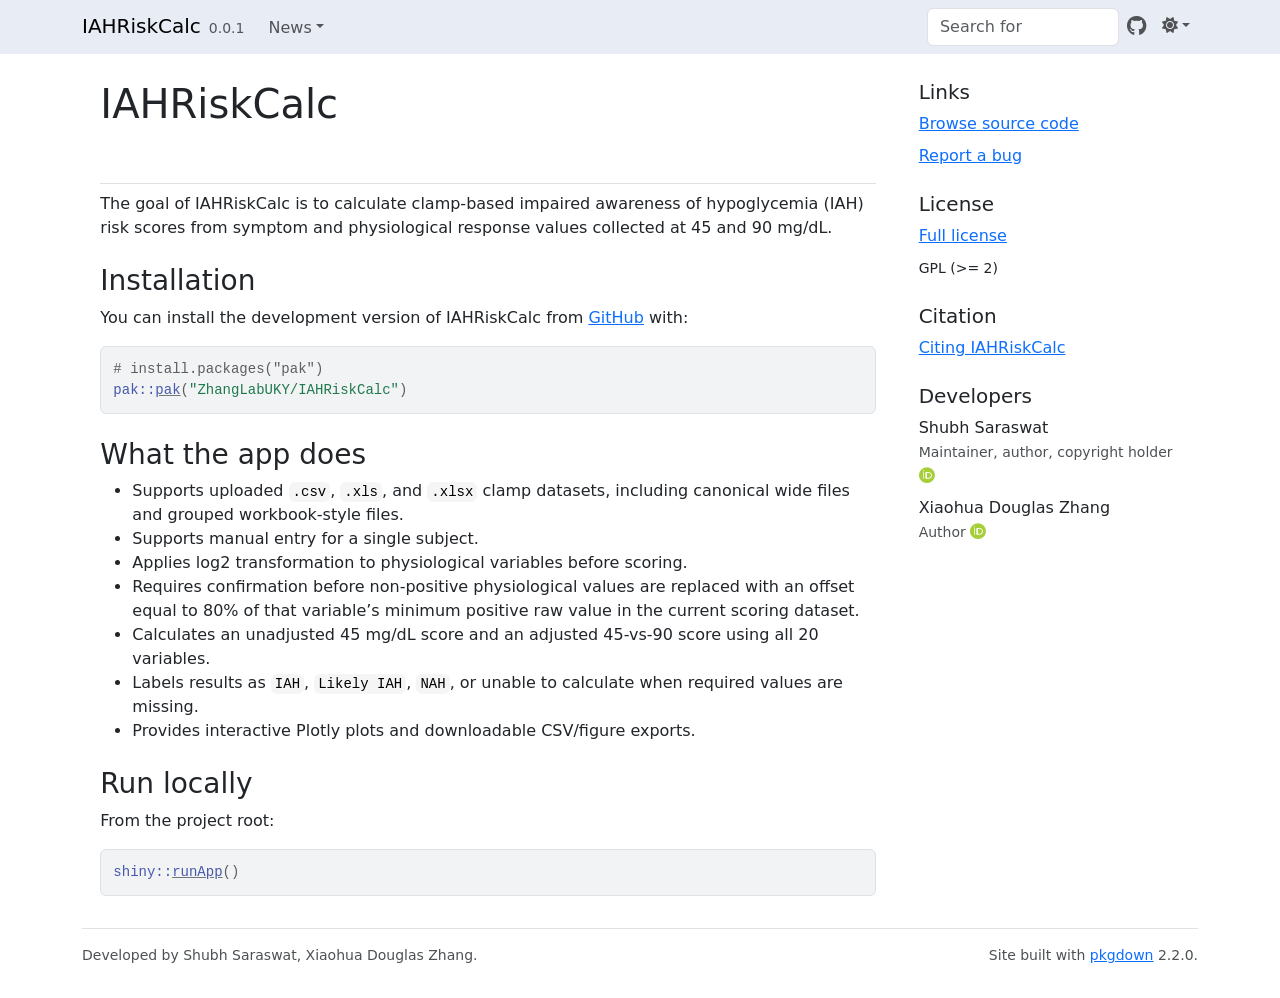
==== index.html @ 63786568 "Deploying to gh-pages from @ ZhangLabUKY/IAHRiskCalc@b5d1831504903b84700feb56e6393e69dae9fe4d 🚀" ====
<!DOCTYPE html>
<!-- Generated by pkgdown: do not edit by hand --><html lang="en-US">
<head>
<meta http-equiv="Content-Type" content="text/html; charset=UTF-8">
<meta charset="utf-8">
<meta http-equiv="X-UA-Compatible" content="IE=edge">
<meta name="viewport" content="width=device-width, initial-scale=1, shrink-to-fit=no">
<title>Welcome to IAHRiskCalc • IAHRiskCalc</title>
<script src="lightswitch.js"></script><script src="deps/jquery-3.6.0/jquery-3.6.0.min.js"></script><meta name="viewport" content="width=device-width, initial-scale=1, shrink-to-fit=no">
<link href="deps/bootstrap-5.3.8/bootstrap.min.css" rel="stylesheet">
<script src="deps/bootstrap-5.3.8/bootstrap.bundle.min.js"></script><link href="deps/font-awesome-6.5.2/css/all.min.css" rel="stylesheet">
<link href="deps/font-awesome-6.5.2/css/v4-shims.min.css" rel="stylesheet">
<script src="deps/headroom-0.11.0/headroom.min.js"></script><script src="deps/headroom-0.11.0/jQuery.headroom.min.js"></script><script src="deps/bootstrap-toc-1.0.1/bootstrap-toc.min.js"></script><script src="deps/clipboard.js-2.0.11/clipboard.min.js"></script><script src="deps/search-1.0.0/autocomplete.jquery.min.js"></script><script src="deps/search-1.0.0/fuse.min.js"></script><script src="deps/search-1.0.0/mark.min.js"></script><!-- pkgdown --><script src="pkgdown.js"></script><meta property="og:title" content="Welcome to IAHRiskCalc">
<meta name="description" content="Shiny application for calculating clamp-based impaired awareness of hypoglycemia risk scores from uploaded or manually entered physiological and symptom response data.">
<meta property="og:description" content="Shiny application for calculating clamp-based impaired awareness of hypoglycemia risk scores from uploaded or manually entered physiological and symptom response data.">
</head>
<body>
    <a href="#main" class="visually-hidden-focusable">Skip to contents</a>


    <nav class="navbar navbar-expand-lg fixed-top " aria-label="Site navigation"><div class="container">

    <a class="navbar-brand me-2" href="index.html">IAHRiskCalc</a>

    <small class="nav-text text-muted me-auto" data-bs-toggle="tooltip" data-bs-placement="bottom" title="Released version">0.0.1</small>


    <button class="navbar-toggler" type="button" data-bs-toggle="collapse" data-bs-target="#navbar" aria-controls="navbar" aria-expanded="false" aria-label="Toggle navigation">
      <span class="navbar-toggler-icon"></span>
    </button>

    <div id="navbar" class="collapse navbar-collapse ms-3">
      <ul class="navbar-nav me-auto">
<li class="nav-item dropdown">
  <button class="nav-link dropdown-toggle" type="button" id="dropdown-news" data-bs-toggle="dropdown" aria-expanded="false" aria-haspopup="true">News</button>
  <ul class="dropdown-menu" aria-labelledby="dropdown-news">
<li><a class="dropdown-item" href="news/index.html">Changelog</a></li>
  </ul>
</li>
      </ul>
<ul class="navbar-nav">
<li class="nav-item"><form class="form-inline" role="search">
 <input class="form-control" type="search" name="search-input" id="search-input" autocomplete="off" aria-label="Search site" placeholder="Search for" data-search-index="search.json">
</form></li>
<li class="nav-item"><a class="external-link nav-link" href="https://github.com/ZhangLabUKY/IAHRiskCalc/" aria-label="GitHub"><span class="fa fab fa-github fa-lg"></span></a></li>
<li class="nav-item dropdown">
  <button class="nav-link dropdown-toggle" type="button" id="dropdown-lightswitch" data-bs-toggle="dropdown" aria-expanded="false" aria-haspopup="true" aria-label="Light switch"><span class="fa fa-sun"></span></button>
  <ul class="dropdown-menu dropdown-menu-end" aria-labelledby="dropdown-lightswitch">
<li><button class="dropdown-item" data-bs-theme-value="light"><span class="fa fa-sun"></span> Light</button></li>
    <li><button class="dropdown-item" data-bs-theme-value="dark"><span class="fa fa-moon"></span> Dark</button></li>
    <li><button class="dropdown-item" data-bs-theme-value="auto"><span class="fa fa-adjust"></span> Auto</button></li>
  </ul>
</li>
      </ul>
</div>


  </div>
</nav><div class="container template-home">
<div class="row">
  <main id="main" class="col-md-9"><div class="section level1">
<div class="page-header"><h1 id="iahriskcalc">IAHRiskCalc<a class="anchor" aria-label="anchor" href="#iahriskcalc"></a>
</h1></div>
<!-- badges: start -->

<p>The goal of IAHRiskCalc is to calculate clamp-based impaired awareness of hypoglycemia (IAH) risk scores from symptom and physiological response values collected at 45 and 90 mg/dL.</p>
<div class="section level2">
<h2 id="installation">Installation<a class="anchor" aria-label="anchor" href="#installation"></a>
</h2>
<p>You can install the development version of IAHRiskCalc from <a href="https://github.com/ZhangLabUKY/IAHRiskCalc" class="external-link">GitHub</a> with:</p>
<div class="sourceCode" id="cb1"><pre class="downlit sourceCode r">
<code class="sourceCode R"><span><span class="co"># install.packages("pak")</span></span>
<span><span class="fu">pak</span><span class="fu">::</span><span class="fu"><a href="https://pak.r-lib.org/reference/pak.html" class="external-link">pak</a></span><span class="op">(</span><span class="st">"ZhangLabUKY/IAHRiskCalc"</span><span class="op">)</span></span></code></pre></div>
</div>
<div class="section level2">
<h2 id="what-the-app-does">What the app does<a class="anchor" aria-label="anchor" href="#what-the-app-does"></a>
</h2>
<ul>
<li>Supports uploaded <code>.csv</code>, <code>.xls</code>, and <code>.xlsx</code> clamp datasets, including canonical wide files and grouped workbook-style files.</li>
<li>Supports manual entry for a single subject.</li>
<li>Applies log2 transformation to physiological variables before scoring.</li>
<li>Requires confirmation before non-positive physiological values are replaced with an offset equal to 80% of that variable’s minimum positive raw value in the current scoring dataset.</li>
<li>Calculates an unadjusted 45 mg/dL score and an adjusted 45-vs-90 score using all 20 variables.</li>
<li>Labels results as <code>IAH</code>, <code>Likely IAH</code>, <code>NAH</code>, or unable to calculate when required values are missing.</li>
<li>Provides interactive Plotly plots and downloadable CSV/figure exports.</li>
</ul>
</div>
<div class="section level2">
<h2 id="run-locally">Run locally<a class="anchor" aria-label="anchor" href="#run-locally"></a>
</h2>
<p>From the project root:</p>
<div class="sourceCode" id="cb2"><pre class="downlit sourceCode r">
<code class="sourceCode R"><span><span class="fu">shiny</span><span class="fu">::</span><span class="fu"><a href="https://rdrr.io/pkg/shiny/man/runApp.html" class="external-link">runApp</a></span><span class="op">(</span><span class="op">)</span></span></code></pre></div>
</div>
</div>
  </main><aside class="col-md-3"><div class="links">
<h2 data-toc-skip>Links</h2>
<ul class="list-unstyled">
<li><a href="https://github.com/ZhangLabUKY/IAHRiskCalc/" class="external-link">Browse source code</a></li>
<li><a href="https://github.com/ZhangLabUKY/IAHRiskCalc/issues" class="external-link">Report a bug</a></li>
</ul>
</div>

<div class="license">
<h2 data-toc-skip>License</h2>
<ul class="list-unstyled">
<li><a href="LICENSE.html">Full license</a></li>
<li><small>GPL (&gt;= 2)</small></li>
</ul>
</div>


<div class="citation">
<h2 data-toc-skip>Citation</h2>
<ul class="list-unstyled">
<li><a href="authors.html#citation">Citing IAHRiskCalc</a></li>
</ul>
</div>

<div class="developers">
<h2 data-toc-skip>Developers</h2>
<ul class="list-unstyled">
<li>Shubh Saraswat <br><small class="roles"> Maintainer, author, copyright holder </small> <a href="https://orcid.org/0009-0009-2359-1484" target="orcid.widget" aria-label="ORCID" class="external-link"><span class="fab fa-orcid orcid" aria-hidden="true"></span></a>  </li>
<li>Xiaohua Douglas Zhang <br><small class="roles"> Author </small> <a href="https://orcid.org/0000-0002-2486-7931" target="orcid.widget" aria-label="ORCID" class="external-link"><span class="fab fa-orcid orcid" aria-hidden="true"></span></a>  </li>
</ul>
</div>



  </aside>
</div>


    <footer><div class="pkgdown-footer-left">
  <p>Developed by Shubh Saraswat, Xiaohua Douglas Zhang.</p>
</div>

<div class="pkgdown-footer-right">
  <p>Site built with <a href="https://pkgdown.r-lib.org/" class="external-link">pkgdown</a> 2.2.0.</p>
</div>

    </footer>
</div>





  </body>
</html>
---- deps/font-awesome-6.5.2/css/v4-shims.min.css ----
/*!
 * Font Awesome Free 6.5.2 by @fontawesome - https://fontawesome.com
 * License - https://fontawesome.com/license/free (Icons: CC BY 4.0, Fonts: SIL OFL 1.1, Code: MIT License)
 * Copyright 2024 Fonticons, Inc.
 */
.fa.fa-glass:before{content:"\f000"}.fa.fa-envelope-o{font-family:"Font Awesome 6 Free";font-weight:400}.fa.fa-envelope-o:before{content:"\f0e0"}.fa.fa-star-o{font-family:"Font Awesome 6 Free";font-weight:400}.fa.fa-star-o:before{content:"\f005"}.fa.fa-close:before,.fa.fa-remove:before{content:"\f00d"}.fa.fa-gear:before{content:"\f013"}.fa.fa-trash-o{font-family:"Font Awesome 6 Free";font-weight:400}.fa.fa-trash-o:before{content:"\f2ed"}.fa.fa-home:before{content:"\f015"}.fa.fa-file-o{font-family:"Font Awesome 6 Free";font-weight:400}.fa.fa-file-o:before{content:"\f15b"}.fa.fa-clock-o{font-family:"Font Awesome 6 Free";font-weight:400}.fa.fa-clock-o:before{content:"\f017"}.fa.fa-arrow-circle-o-down{font-family:"Font Awesome 6 Free";font-weight:400}.fa.fa-arrow-circle-o-down:before{content:"\f358"}.fa.fa-arrow-circle-o-up{font-family:"Font Awesome 6 Free";font-weight:400}.fa.fa-arrow-circle-o-up:before{content:"\f35b"}.fa.fa-play-circle-o{font-family:"Font Awesome 6 Free";font-weight:400}.fa.fa-play-circle-o:before{content:"\f144"}.fa.fa-repeat:before,.fa.fa-rotate-right:before{content:"\f01e"}.fa.fa-refresh:before{content:"\f021"}.fa.fa-list-alt{font-family:"Font Awesome 6 Free";font-weight:400}.fa.fa-list-alt:before{content:"\f022"}.fa.fa-dedent:before{content:"\f03b"}.fa.fa-video-camera:before{content:"\f03d"}.fa.fa-picture-o{font-family:"Font Awesome 6 Free";font-weight:400}.fa.fa-picture-o:before{content:"\f03e"}.fa.fa-photo{font-family:"Font Awesome 6 Free";font-weight:400}.fa.fa-photo:before{content:"\f03e"}.fa.fa-image{font-family:"Font Awesome 6 Free";font-weight:400}.fa.fa-image:before{content:"\f03e"}.fa.fa-map-marker:before{content:"\f3c5"}.fa.fa-pencil-square-o{font-family:"Font Awesome 6 Free";font-weight:400}.fa.fa-pencil-square-o:before{content:"\f044"}.fa.fa-edit{font-family:"Font Awesome 6 Free";font-weight:400}.fa.fa-edit:before{content:"\f044"}.fa.fa-share-square-o:before{content:"\f14d"}.fa.fa-check-square-o{font-family:"Font Awesome 6 Free";font-weight:400}.fa.fa-check-square-o:before{content:"\f14a"}.fa.fa-arrows:before{content:"\f0b2"}.fa.fa-times-circle-o{font-family:"Font Awesome 6 Free";font-weight:400}.fa.fa-times-circle-o:before{content:"\f057"}.fa.fa-check-circle-o{font-family:"Font Awesome 6 Free";font-weight:400}.fa.fa-check-circle-o:before{content:"\f058"}.fa.fa-mail-forward:before{content:"\f064"}.fa.fa-expand:before{content:"\f424"}.fa.fa-compress:before{content:"\f422"}.fa.fa-eye,.fa.fa-eye-slash{font-family:"Font Awesome 6 Free";font-weight:400}.fa.fa-warning:before{content:"\f071"}.fa.fa-calendar:before{content:"\f073"}.fa.fa-arrows-v:before{content:"\f338"}.fa.fa-arrows-h:before{content:"\f337"}.fa.fa-bar-chart-o:before,.fa.fa-bar-chart:before{content:"\e0e3"}.fa.fa-twitter-square{font-family:"Font Awesome 6 Brands";font-weight:400}.fa.fa-twitter-square:before{content:"\f081"}.fa.fa-facebook-square{font-family:"Font Awesome 6 Brands";font-weight:400}.fa.fa-facebook-square:before{content:"\f082"}.fa.fa-gears:before{content:"\f085"}.fa.fa-thumbs-o-up{font-family:"Font Awesome 6 Free";font-weight:400}.fa.fa-thumbs-o-up:before{content:"\f164"}.fa.fa-thumbs-o-down{font-family:"Font Awesome 6 Free";font-weight:400}.fa.fa-thumbs-o-down:before{content:"\f165"}.fa.fa-heart-o{font-family:"Font Awesome 6 Free";font-weight:400}.fa.fa-heart-o:before{content:"\f004"}.fa.fa-sign-out:before{content:"\f2f5"}.fa.fa-linkedin-square{font-family:"Font Awesome 6 Brands";font-weight:400}.fa.fa-linkedin-square:before{content:"\f08c"}.fa.fa-thumb-tack:before{content:"\f08d"}.fa.fa-external-link:before{content:"\f35d"}.fa.fa-sign-in:before{content:"\f2f6"}.fa.fa-github-square{font-family:"Font Awesome 6 Brands";font-weight:400}.fa.fa-github-square:before{content:"\f092"}.fa.fa-lemon-o{font-family:"Font Awesome 6 Free";font-weight:400}.fa.fa-lemon-o:before{content:"\f094"}.fa.fa-square-o{font-family:"Font Awesome 6 Free";font-weight:400}.fa.fa-square-o:before{content:"\f0c8"}.fa.fa-bookmark-o{font-family:"Font Awesome 6 Free";font-weight:400}.fa.fa-bookmark-o:before{content:"\f02e"}.fa.fa-facebook,.fa.fa-twitter{font-family:"Font Awesome 6 Brands";font-weight:400}.fa.fa-facebook:before{content:"\f39e"}.fa.fa-facebook-f{font-family:"Font Awesome 6 Brands";font-weight:400}.fa.fa-facebook-f:before{content:"\f39e"}.fa.fa-github{font-family:"Font Awesome 6 Brands";font-weight:400}.fa.fa-credit-card{font-family:"Font Awesome 6 Free";font-weight:400}.fa.fa-feed:before{content:"\f09e"}.fa.fa-hdd-o{font-family:"Font Awesome 6 Free";font-weight:400}.fa.fa-hdd-o:before{content:"\f0a0"}.fa.fa-hand-o-right{font-family:"Font Awesome 6 Free";font-weight:400}.fa.fa-hand-o-right:before{content:"\f0a4"}.fa.fa-hand-o-left{font-family:"Font Awesome 6 Free";font-weight:400}.fa.fa-hand-o-left:before{content:"\f0a5"}.fa.fa-hand-o-up{font-family:"Font Awesome 6 Free";font-weight:400}.fa.fa-hand-o-up:before{content:"\f0a6"}.fa.fa-hand-o-down{font-family:"Font Awesome 6 Free";font-weight:400}.fa.fa-hand-o-down:before{content:"\f0a7"}.fa.fa-globe:before{content:"\f57d"}.fa.fa-tasks:before{content:"\f828"}.fa.fa-arrows-alt:before{content:"\f31e"}.fa.fa-group:before{content:"\f0c0"}.fa.fa-chain:before{content:"\f0c1"}.fa.fa-cut:before{content:"\f0c4"}.fa.fa-files-o{font-family:"Font Awesome 6 Free";font-weight:400}.fa.fa-files-o:before{content:"\f0c5"}.fa.fa-floppy-o{font-family:"Font Awesome 6 Free";font-weight:400}.fa.fa-floppy-o:before{content:"\f0c7"}.fa.fa-save{font-family:"Font Awesome 6 Free";font-weight:400}.fa.fa-save:before{content:"\f0c7"}.fa.fa-navicon:before,.fa.fa-reorder:before{content:"\f0c9"}.fa.fa-magic:before{content:"\e2ca"}.fa.fa-pinterest,.fa.fa-pinterest-square{font-family:"Font Awesome 6 Brands";font-weight:400}.fa.fa-pinterest-square:before{content:"\f0d3"}.fa.fa-google-plus-square{font-family:"Font Awesome 6 Brands";font-weight:400}.fa.fa-google-plus-square:before{content:"\f0d4"}.fa.fa-google-plus{font-family:"Font Awesome 6 Brands";font-weight:400}.fa.fa-google-plus:before{content:"\f0d5"}.fa.fa-money:before{content:"\f3d1"}.fa.fa-unsorted:before{content:"\f0dc"}.fa.fa-sort-desc:before{content:"\f0dd"}.fa.fa-sort-asc:before{content:"\f0de"}.fa.fa-linkedin{font-family:"Font Awesome 6 Brands";font-weight:400}.fa.fa-linkedin:before{content:"\f0e1"}.fa.fa-rotate-left:before{content:"\f0e2"}.fa.fa-legal:before{content:"\f0e3"}.fa.fa-dashboard:before,.fa.fa-tachometer:before{content:"\f625"}.fa.fa-comment-o{font-family:"Font Awesome 6 Free";font-weight:400}.fa.fa-comment-o:before{content:"\f075"}.fa.fa-comments-o{font-family:"Font Awesome 6 Free";font-weight:400}.fa.fa-comments-o:before{content:"\f086"}.fa.fa-flash:before{content:"\f0e7"}.fa.fa-clipboard:before{content:"\f0ea"}.fa.fa-lightbulb-o{font-family:"Font Awesome 6 Free";font-weight:400}.fa.fa-lightbulb-o:before{content:"\f0eb"}.fa.fa-exchange:before{content:"\f362"}.fa.fa-cloud-download:before{content:"\f0ed"}.fa.fa-cloud-upload:before{content:"\f0ee"}.fa.fa-bell-o{font-family:"Font Awesome 6 Free";font-weight:400}.fa.fa-bell-o:before{content:"\f0f3"}.fa.fa-cutlery:before{content:"\f2e7"}.fa.fa-file-text-o{font-family:"Font Awesome 6 Free";font-weight:400}.fa.fa-file-text-o:before{content:"\f15c"}.fa.fa-building-o{font-family:"Font Awesome 6 Free";font-weight:400}.fa.fa-building-o:before{content:"\f1ad"}.fa.fa-hospital-o{font-family:"Font Awesome 6 Free";font-weight:400}.fa.fa-hospital-o:before{content:"\f0f8"}.fa.fa-tablet:before{content:"\f3fa"}.fa.fa-mobile-phone:before,.fa.fa-mobile:before{content:"\f3cd"}.fa.fa-circle-o{font-family:"Font Awesome 6 Free";font-weight:400}.fa.fa-circle-o:before{content:"\f111"}.fa.fa-mail-reply:before{content:"\f3e5"}.fa.fa-github-alt{font-family:"Font Awesome 6 Brands";font-weight:400}.fa.fa-folder-o{font-family:"Font Awesome 6 Free";font-weight:400}.fa.fa-folder-o:before{content:"\f07b"}.fa.fa-folder-open-o{font-family:"Font Awesome 6 Free";font-weight:400}.fa.fa-folder-open-o:before{content:"\f07c"}.fa.fa-smile-o{font-family:"Font Awesome 6 Free";font-weight:400}.fa.fa-smile-o:before{content:"\f118"}.fa.fa-frown-o{font-family:"Font Awesome 6 Free";font-weight:400}.fa.fa-frown-o:before{content:"\f119"}.fa.fa-meh-o{font-family:"Font Awesome 6 Free";font-weight:400}.fa.fa-meh-o:before{content:"\f11a"}.fa.fa-keyboard-o{font-family:"Font Awesome 6 Free";font-weight:400}.fa.fa-keyboard-o:before{content:"\f11c"}.fa.fa-flag-o{font-family:"Font Awesome 6 Free";font-weight:400}.fa.fa-flag-o:before{content:"\f024"}.fa.fa-mail-reply-all:before{content:"\f122"}.fa.fa-star-half-o{font-family:"Font Awesome 6 Free";font-weight:400}.fa.fa-star-half-o:before{content:"\f5c0"}.fa.fa-star-half-empty{font-family:"Font Awesome 6 Free";font-weight:400}.fa.fa-star-half-empty:before{content:"\f5c0"}.fa.fa-star-half-full{font-family:"Font Awesome 6 Free";font-weight:400}.fa.fa-star-half-full:before{content:"\f5c0"}.fa.fa-code-fork:before{content:"\f126"}.fa.fa-chain-broken:before,.fa.fa-unlink:before{content:"\f127"}.fa.fa-calendar-o{font-family:"Font Awesome 6 Free";font-weight:400}.fa.fa-calendar-o:before{content:"\f133"}.fa.fa-css3,.fa.fa-html5,.fa.fa-maxcdn{font-family:"Font Awesome 6 Brands";font-weight:400}.fa.fa-unlock-alt:before{content:"\f09c"}.fa.fa-minus-square-o{font-family:"Font Awesome 6 Free";font-weight:400}.fa.fa-minus-square-o:before{content:"\f146"}.fa.fa-level-up:before{content:"\f3bf"}.fa.fa-level-down:before{content:"\f3be"}.fa.fa-pencil-square:before{content:"\f14b"}.fa.fa-external-link-square:before{content:"\f360"}.fa.fa-compass{font-family:"Font Awesome 6 Free";font-weight:400}.fa.fa-caret-square-o-down{font-family:"Font Awesome 6 Free";font-weight:400}.fa.fa-caret-square-o-down:before{content:"\f150"}.fa.fa-toggle-down{font-family:"Font Awesome 6 Free";font-weight:400}.fa.fa-toggle-down:before{content:"\f150"}.fa.fa-caret-square-o-up{font-family:"Font Awesome 6 Free";font-weight:400}.fa.fa-caret-square-o-up:before{content:"\f151"}.fa.fa-toggle-up{font-family:"Font Awesome 6 Free";font-weight:400}.fa.fa-toggle-up:before{content:"\f151"}.fa.fa-caret-square-o-right{font-family:"Font Awesome 6 Free";font-weight:400}.fa.fa-caret-square-o-right:before{content:"\f152"}.fa.fa-toggle-right{font-family:"Font Awesome 6 Free";font-weight:400}.fa.fa-toggle-right:before{content:"\f152"}.fa.fa-eur:before,.fa.fa-euro:before{content:"\f153"}.fa.fa-gbp:before{content:"\f154"}.fa.fa-dollar:before,.fa.fa-usd:before{content:"\24"}.fa.fa-inr:before,.fa.fa-rupee:before{content:"\e1bc"}.fa.fa-cny:before,.fa.fa-jpy:before,.fa.fa-rmb:before,.fa.fa-yen:before{content:"\f157"}.fa.fa-rouble:before,.fa.fa-rub:before,.fa.fa-ruble:before{content:"\f158"}.fa.fa-krw:before,.fa.fa-won:before{content:"\f159"}.fa.fa-bitcoin,.fa.fa-btc{font-family:"Font Awesome 6 Brands";font-weight:400}.fa.fa-bitcoin:before{content:"\f15a"}.fa.fa-file-text:before{content:"\f15c"}.fa.fa-sort-alpha-asc:before{content:"\f15d"}.fa.fa-sort-alpha-desc:before{content:"\f881"}.fa.fa-sort-amount-asc:before{content:"\f884"}.fa.fa-sort-amount-desc:before{content:"\f160"}.fa.fa-sort-numeric-asc:before{content:"\f162"}.fa.fa-sort-numeric-desc:before{content:"\f886"}.fa.fa-youtube-square{font-family:"Font Awesome 6 Brands";font-weight:400}.fa.fa-youtube-square:before{content:"\f431"}.fa.fa-xing,.fa.fa-xing-square,.fa.fa-youtube{font-family:"Font Awesome 6 Brands";font-weight:400}.fa.fa-xing-square:before{content:"\f169"}.fa.fa-youtube-play{font-family:"Font Awesome 6 Brands";font-weight:400}.fa.fa-youtube-play:before{content:"\f167"}.fa.fa-adn,.fa.fa-bitbucket,.fa.fa-bitbucket-square,.fa.fa-dropbox,.fa.fa-flickr,.fa.fa-instagram,.fa.fa-stack-overflow{font-family:"Font Awesome 6 Brands";font-weight:400}.fa.fa-bitbucket-square:before{content:"\f171"}.fa.fa-tumblr,.fa.fa-tumblr-square{font-family:"Font Awesome 6 Brands";font-weight:400}.fa.fa-tumblr-square:before{content:"\f174"}.fa.fa-long-arrow-down:before{content:"\f309"}.fa.fa-long-arrow-up:before{content:"\f30c"}.fa.fa-long-arrow-left:before{content:"\f30a"}.fa.fa-long-arrow-right:before{content:"\f30b"}.fa.fa-android,.fa.fa-apple,.fa.fa-dribbble,.fa.fa-foursquare,.fa.fa-gittip,.fa.fa-gratipay,.fa.fa-linux,.fa.fa-skype,.fa.fa-trello,.fa.fa-windows{font-family:"Font Awesome 6 Brands";font-weight:400}.fa.fa-gittip:before{content:"\f184"}.fa.fa-sun-o{font-family:"Font Awesome 6 Free";font-weight:400}.fa.fa-sun-o:before{content:"\f185"}.fa.fa-moon-o{font-family:"Font Awesome 6 Free";font-weight:400}.fa.fa-moon-o:before{content:"\f186"}.fa.fa-pagelines,.fa.fa-renren,.fa.fa-stack-exchange,.fa.fa-vk,.fa.fa-weibo{font-family:"Font Awesome 6 Brands";font-weight:400}.fa.fa-arrow-circle-o-right{font-family:"Font Awesome 6 Free";font-weight:400}.fa.fa-arrow-circle-o-right:before{content:"\f35a"}.fa.fa-arrow-circle-o-left{font-family:"Font Awesome 6 Free";font-weight:400}.fa.fa-arrow-circle-o-left:before{content:"\f359"}.fa.fa-caret-square-o-left{font-family:"Font Awesome 6 Free";font-weight:400}.fa.fa-caret-square-o-left:before{content:"\f191"}.fa.fa-toggle-left{font-family:"Font Awesome 6 Free";font-weight:400}.fa.fa-toggle-left:before{content:"\f191"}.fa.fa-dot-circle-o{font-family:"Font Awesome 6 Free";font-weight:400}.fa.fa-dot-circle-o:before{content:"\f192"}.fa.fa-vimeo-square{font-family:"Font Awesome 6 Brands";font-weight:400}.fa.fa-vimeo-square:before{content:"\f194"}.fa.fa-try:before,.fa.fa-turkish-lira:before{content:"\e2bb"}.fa.fa-plus-square-o{font-family:"Font Awesome 6 Free";font-weight:400}.fa.fa-plus-square-o:before{content:"\f0fe"}.fa.fa-openid,.fa.fa-slack,.fa.fa-wordpress{font-family:"Font Awesome 6 Brands";font-weight:400}.fa.fa-bank:before,.fa.fa-institution:before{content:"\f19c"}.fa.fa-mortar-board:before{content:"\f19d"}.fa.fa-google,.fa.fa-reddit,.fa.fa-reddit-square,.fa.fa-yahoo{font-family:"Font Awesome 6 Brands";font-weight:400}.fa.fa-reddit-square:before{content:"\f1a2"}.fa.fa-behance,.fa.fa-behance-square,.fa.fa-delicious,.fa.fa-digg,.fa.fa-drupal,.fa.fa-joomla,.fa.fa-pied-piper-alt,.fa.fa-pied-piper-pp,.fa.fa-stumbleupon,.fa.fa-stumbleupon-circle{font-family:"Font Awesome 6 Brands";font-weight:400}.fa.fa-behance-square:before{content:"\f1b5"}.fa.fa-steam,.fa.fa-steam-square{font-family:"Font Awesome 6 Brands";font-weight:400}.fa.fa-steam-square:before{content:"\f1b7"}.fa.fa-automobile:before{content:"\f1b9"}.fa.fa-cab:before{content:"\f1ba"}.fa.fa-deviantart,.fa.fa-soundcloud,.fa.fa-spotify{font-family:"Font Awesome 6 Brands";font-weight:400}.fa.fa-file-pdf-o{font-family:"Font Awesome 6 Free";font-weight:400}.fa.fa-file-pdf-o:before{content:"\f1c1"}.fa.fa-file-word-o{font-family:"Font Awesome 6 Free";font-weight:400}.fa.fa-file-word-o:before{content:"\f1c2"}.fa.fa-file-excel-o{font-family:"Font Awesome 6 Free";font-weight:400}.fa.fa-file-excel-o:before{content:"\f1c3"}.fa.fa-file-powerpoint-o{font-family:"Font Awesome 6 Free";font-weight:400}.fa.fa-file-powerpoint-o:before{content:"\f1c4"}.fa.fa-file-image-o{font-family:"Font Awesome 6 Free";font-weight:400}.fa.fa-file-image-o:before{content:"\f1c5"}.fa.fa-file-photo-o{font-family:"Font Awesome 6 Free";font-weight:400}.fa.fa-file-photo-o:before{content:"\f1c5"}.fa.fa-file-picture-o{font-family:"Font Awesome 6 Free";font-weight:400}.fa.fa-file-picture-o:before{content:"\f1c5"}.fa.fa-file-archive-o{font-family:"Font Awesome 6 Free";font-weight:400}.fa.fa-file-archive-o:before{content:"\f1c6"}.fa.fa-file-zip-o{font-family:"Font Awesome 6 Free";font-weight:400}.fa.fa-file-zip-o:before{content:"\f1c6"}.fa.fa-file-audio-o{font-family:"Font Awesome 6 Free";font-weight:400}.fa.fa-file-audio-o:before{content:"\f1c7"}.fa.fa-file-sound-o{font-family:"Font Awesome 6 Free";font-weight:400}.fa.fa-file-sound-o:before{content:"\f1c7"}.fa.fa-file-video-o{font-family:"Font Awesome 6 Free";font-weight:400}.fa.fa-file-video-o:before{content:"\f1c8"}.fa.fa-file-movie-o{font-family:"Font Awesome 6 Free";font-weight:400}.fa.fa-file-movie-o:before{content:"\f1c8"}.fa.fa-file-code-o{font-family:"Font Awesome 6 Free";font-weight:400}.fa.fa-file-code-o:before{content:"\f1c9"}.fa.fa-codepen,.fa.fa-jsfiddle,.fa.fa-vine{font-family:"Font Awesome 6 Brands";font-weight:400}.fa.fa-life-bouy:before,.fa.fa-life-buoy:before,.fa.fa-life-saver:before,.fa.fa-support:before{content:"\f1cd"}.fa.fa-circle-o-notch:before{content:"\f1ce"}.fa.fa-ra,.fa.fa-rebel{font-family:"Font Awesome 6 Brands";font-weight:400}.fa.fa-ra:before{content:"\f1d0"}.fa.fa-resistance{font-family:"Font Awesome 6 Brands";font-weight:400}.fa.fa-resistance:before{content:"\f1d0"}.fa.fa-empire,.fa.fa-ge{font-family:"Font Awesome 6 Brands";font-weight:400}.fa.fa-ge:before{content:"\f1d1"}.fa.fa-git-square{font-family:"Font Awesome 6 Brands";font-weight:400}.fa.fa-git-square:before{content:"\f1d2"}.fa.fa-git,.fa.fa-hacker-news,.fa.fa-y-combinator-square{font-family:"Font Awesome 6 Brands";font-weight:400}.fa.fa-y-combinator-square:before{content:"\f1d4"}.fa.fa-yc-square{font-family:"Font Awesome 6 Brands";font-weight:400}.fa.fa-yc-square:before{content:"\f1d4"}.fa.fa-qq,.fa.fa-tencent-weibo,.fa.fa-wechat,.fa.fa-weixin{font-family:"Font Awesome 6 Brands";font-weight:400}.fa.fa-wechat:before{content:"\f1d7"}.fa.fa-send:before{content:"\f1d8"}.fa.fa-paper-plane-o{font-family:"Font Awesome 6 Free";font-weight:400}.fa.fa-paper-plane-o:before{content:"\f1d8"}.fa.fa-send-o{font-family:"Font Awesome 6 Free";font-weight:400}.fa.fa-send-o:before{content:"\f1d8"}.fa.fa-circle-thin{font-family:"Font Awesome 6 Free";font-weight:400}.fa.fa-circle-thin:before{content:"\f111"}.fa.fa-header:before{content:"\f1dc"}.fa.fa-futbol-o{font-family:"Font Awesome 6 Free";font-weight:400}.fa.fa-futbol-o:before{content:"\f1e3"}.fa.fa-soccer-ball-o{font-family:"Font Awesome 6 Free";font-weight:400}.fa.fa-soccer-ball-o:before{content:"\f1e3"}.fa.fa-slideshare,.fa.fa-twitch,.fa.fa-yelp{font-family:"Font Awesome 6 Brands";font-weight:400}.fa.fa-newspaper-o{font-family:"Font Awesome 6 Free";font-weight:400}.fa.fa-newspaper-o:before{content:"\f1ea"}.fa.fa-cc-amex,.fa.fa-cc-discover,.fa.fa-cc-mastercard,.fa.fa-cc-paypal,.fa.fa-cc-stripe,.fa.fa-cc-visa,.fa.fa-google-wallet,.fa.fa-paypal{font-family:"Font Awesome 6 Brands";font-weight:400}.fa.fa-bell-slash-o{font-family:"Font Awesome 6 Free";font-weight:400}.fa.fa-bell-slash-o:before{content:"\f1f6"}.fa.fa-trash:before{content:"\f2ed"}.fa.fa-copyright{font-family:"Font Awesome 6 Free";font-weight:400}.fa.fa-eyedropper:before{content:"\f1fb"}.fa.fa-area-chart:before{content:"\f1fe"}.fa.fa-pie-chart:before{content:"\f200"}.fa.fa-line-chart:before{content:"\f201"}.fa.fa-lastfm,.fa.fa-lastfm-square{font-family:"Font Awesome 6 Brands";font-weight:400}.fa.fa-lastfm-square:before{content:"\f203"}.fa.fa-angellist,.fa.fa-ioxhost{font-family:"Font Awesome 6 Brands";font-weight:400}.fa.fa-cc{font-family:"Font Awesome 6 Free";font-weight:400}.fa.fa-cc:before{content:"\f20a"}.fa.fa-ils:before,.fa.fa-shekel:before,.fa.fa-sheqel:before{content:"\f20b"}.fa.fa-buysellads,.fa.fa-connectdevelop,.fa.fa-dashcube,.fa.fa-forumbee,.fa.fa-leanpub,.fa.fa-sellsy,.fa.fa-shirtsinbulk,.fa.fa-simplybuilt,.fa.fa-skyatlas{font-family:"Font Awesome 6 Brands";font-weight:400}.fa.fa-diamond{font-family:"Font Awesome 6 Free";font-weight:400}.fa.fa-diamond:before{content:"\f3a5"}.fa.fa-intersex:before,.fa.fa-transgender:before{content:"\f224"}.fa.fa-transgender-alt:before{content:"\f225"}.fa.fa-facebook-official{font-family:"Font Awesome 6 Brands";font-weight:400}.fa.fa-facebook-official:before{content:"\f09a"}.fa.fa-pinterest-p,.fa.fa-whatsapp{font-family:"Font Awesome 6 Brands";font-weight:400}.fa.fa-hotel:before{content:"\f236"}.fa.fa-medium,.fa.fa-viacoin,.fa.fa-y-combinator,.fa.fa-yc{font-family:"Font Awesome 6 Brands";font-weight:400}.fa.fa-yc:before{content:"\f23b"}.fa.fa-expeditedssl,.fa.fa-opencart,.fa.fa-optin-monster{font-family:"Font Awesome 6 Brands";font-weight:400}.fa.fa-battery-4:before,.fa.fa-battery:before{content:"\f240"}.fa.fa-battery-3:before{content:"\f241"}.fa.fa-battery-2:before{content:"\f242"}.fa.fa-battery-1:before{content:"\f243"}.fa.fa-battery-0:before{content:"\f244"}.fa.fa-object-group,.fa.fa-object-ungroup,.fa.fa-sticky-note-o{font-family:"Font Awesome 6 Free";font-weight:400}.fa.fa-sticky-note-o:before{content:"\f249"}.fa.fa-cc-diners-club,.fa.fa-cc-jcb{font-family:"Font Awesome 6 Brands";font-weight:400}.fa.fa-clone{font-family:"Font Awesome 6 Free";font-weight:400}.fa.fa-hourglass-o:before{content:"\f254"}.fa.fa-hourglass-1:before{content:"\f251"}.fa.fa-hourglass-2:before{content:"\f252"}.fa.fa-hourglass-3:before{content:"\f253"}.fa.fa-hand-rock-o{font-family:"Font Awesome 6 Free";font-weight:400}.fa.fa-hand-rock-o:before{content:"\f255"}.fa.fa-hand-grab-o{font-family:"Font Awesome 6 Free";font-weight:400}.fa.fa-hand-grab-o:before{content:"\f255"}.fa.fa-hand-paper-o{font-family:"Font Awesome 6 Free";font-weight:400}.fa.fa-hand-paper-o:before{content:"\f256"}.fa.fa-hand-stop-o{font-family:"Font Awesome 6 Free";font-weight:400}.fa.fa-hand-stop-o:before{content:"\f256"}.fa.fa-hand-scissors-o{font-family:"Font Awesome 6 Free";font-weight:400}.fa.fa-hand-scissors-o:before{content:"\f257"}.fa.fa-hand-lizard-o{font-family:"Font Awesome 6 Free";font-weight:400}.fa.fa-hand-lizard-o:before{content:"\f258"}.fa.fa-hand-spock-o{font-family:"Font Awesome 6 Free";font-weight:400}.fa.fa-hand-spock-o:before{content:"\f259"}.fa.fa-hand-pointer-o{font-family:"Font Awesome 6 Free";font-weight:400}.fa.fa-hand-pointer-o:before{content:"\f25a"}.fa.fa-hand-peace-o{font-family:"Font Awesome 6 Free";font-weight:400}.fa.fa-hand-peace-o:before{content:"\f25b"}.fa.fa-registered{font-family:"Font Awesome 6 Free";font-weight:400}.fa.fa-creative-commons,.fa.fa-gg,.fa.fa-gg-circle,.fa.fa-odnoklassniki,.fa.fa-odnoklassniki-square{font-family:"Font Awesome 6 Brands";font-weight:400}.fa.fa-odnoklassniki-square:before{content:"\f264"}.fa.fa-chrome,.fa.fa-firefox,.fa.fa-get-pocket,.fa.fa-internet-explorer,.fa.fa-opera,.fa.fa-safari,.fa.fa-wikipedia-w{font-family:"Font Awesome 6 Brands";font-weight:400}.fa.fa-television:before{content:"\f26c"}.fa.fa-500px,.fa.fa-amazon,.fa.fa-contao{font-family:"Font Awesome 6 Brands";font-weight:400}.fa.fa-calendar-plus-o{font-family:"Font Awesome 6 Free";font-weight:400}.fa.fa-calendar-plus-o:before{content:"\f271"}.fa.fa-calendar-minus-o{font-family:"Font Awesome 6 Free";font-weight:400}.fa.fa-calendar-minus-o:before{content:"\f272"}.fa.fa-calendar-times-o{font-family:"Font Awesome 6 Free";font-weight:400}.fa.fa-calendar-times-o:before{content:"\f273"}.fa.fa-calendar-check-o{font-family:"Font Awesome 6 Free";font-weight:400}.fa.fa-calendar-check-o:before{content:"\f274"}.fa.fa-map-o{font-family:"Font Awesome 6 Free";font-weight:400}.fa.fa-map-o:before{content:"\f279"}.fa.fa-commenting:before{content:"\f4ad"}.fa.fa-commenting-o{font-family:"Font Awesome 6 Free";font-weight:400}.fa.fa-commenting-o:before{content:"\f4ad"}.fa.fa-houzz,.fa.fa-vimeo{font-family:"Font Awesome 6 Brands";font-weight:400}.fa.fa-vimeo:before{content:"\f27d"}.fa.fa-black-tie,.fa.fa-edge,.fa.fa-fonticons,.fa.fa-reddit-alien{font-family:"Font Awesome 6 Brands";font-weight:400}.fa.fa-credit-card-alt:before{content:"\f09d"}.fa.fa-codiepie,.fa.fa-fort-awesome,.fa.fa-mixcloud,.fa.fa-modx,.fa.fa-product-hunt,.fa.fa-scribd,.fa.fa-usb{font-family:"Font Awesome 6 Brands";font-weight:400}.fa.fa-pause-circle-o{font-family:"Font Awesome 6 Free";font-weight:400}.fa.fa-pause-circle-o:before{content:"\f28b"}.fa.fa-stop-circle-o{font-family:"Font Awesome 6 Free";font-weight:400}.fa.fa-stop-circle-o:before{content:"\f28d"}.fa.fa-bluetooth,.fa.fa-bluetooth-b,.fa.fa-envira,.fa.fa-gitlab,.fa.fa-wheelchair-alt,.fa.fa-wpbeginner,.fa.fa-wpforms{font-family:"Font Awesome 6 Brands";font-weight:400}.fa.fa-wheelchair-alt:before{content:"\f368"}.fa.fa-question-circle-o{font-family:"Font Awesome 6 Free";font-weight:400}.fa.fa-question-circle-o:before{content:"\f059"}.fa.fa-volume-control-phone:before{content:"\f2a0"}.fa.fa-asl-interpreting:before{content:"\f2a3"}.fa.fa-deafness:before,.fa.fa-hard-of-hearing:before{content:"\f2a4"}.fa.fa-glide,.fa.fa-glide-g{font-family:"Font Awesome 6 Brands";font-weight:400}.fa.fa-signing:before{content:"\f2a7"}.fa.fa-viadeo,.fa.fa-viadeo-square{font-family:"Font Awesome 6 Brands";font-weight:400}.fa.fa-viadeo-square:before{content:"\f2aa"}.fa.fa-snapchat,.fa.fa-snapchat-ghost{font-family:"Font Awesome 6 Brands";font-weight:400}.fa.fa-snapchat-ghost:before{content:"\f2ab"}.fa.fa-snapchat-square{font-family:"Font Awesome 6 Brands";font-weight:400}.fa.fa-snapchat-square:before{content:"\f2ad"}.fa.fa-first-order,.fa.fa-google-plus-official,.fa.fa-pied-piper,.fa.fa-themeisle,.fa.fa-yoast{font-family:"Font Awesome 6 Brands";font-weight:400}.fa.fa-google-plus-official:before{content:"\f2b3"}.fa.fa-google-plus-circle{font-family:"Font Awesome 6 Brands";font-weight:400}.fa.fa-google-plus-circle:before{content:"\f2b3"}.fa.fa-fa,.fa.fa-font-awesome{font-family:"Font Awesome 6 Brands";font-weight:400}.fa.fa-fa:before{content:"\f2b4"}.fa.fa-handshake-o{font-family:"Font Awesome 6 Free";font-weight:400}.fa.fa-handshake-o:before{content:"\f2b5"}.fa.fa-envelope-open-o{font-family:"Font Awesome 6 Free";font-weight:400}.fa.fa-envelope-open-o:before{content:"\f2b6"}.fa.fa-linode{font-family:"Font Awesome 6 Brands";font-weight:400}.fa.fa-address-book-o{font-family:"Font Awesome 6 Free";font-weight:400}.fa.fa-address-book-o:before{content:"\f2b9"}.fa.fa-vcard:before{content:"\f2bb"}.fa.fa-address-card-o{font-family:"Font Awesome 6 Free";font-weight:400}.fa.fa-address-card-o:before{content:"\f2bb"}.fa.fa-vcard-o{font-family:"Font Awesome 6 Free";font-weight:400}.fa.fa-vcard-o:before{content:"\f2bb"}.fa.fa-user-circle-o{font-family:"Font Awesome 6 Free";font-weight:400}.fa.fa-user-circle-o:before{content:"\f2bd"}.fa.fa-user-o{font-family:"Font Awesome 6 Free";font-weight:400}.fa.fa-user-o:before{content:"\f007"}.fa.fa-id-badge{font-family:"Font Awesome 6 Free";font-weight:400}.fa.fa-drivers-license:before{content:"\f2c2"}.fa.fa-id-card-o{font-family:"Font Awesome 6 Free";font-weight:400}.fa.fa-id-card-o:before{content:"\f2c2"}.fa.fa-drivers-license-o{font-family:"Font Awesome 6 Free";font-weight:400}.fa.fa-drivers-license-o:before{content:"\f2c2"}.fa.fa-free-code-camp,.fa.fa-quora,.fa.fa-telegram{font-family:"Font Awesome 6 Brands";font-weight:400}.fa.fa-thermometer-4:before,.fa.fa-thermometer:before{content:"\f2c7"}.fa.fa-thermometer-3:before{content:"\f2c8"}.fa.fa-thermometer-2:before{content:"\f2c9"}.fa.fa-thermometer-1:before{content:"\f2ca"}.fa.fa-thermometer-0:before{content:"\f2cb"}.fa.fa-bathtub:before,.fa.fa-s15:before{content:"\f2cd"}.fa.fa-window-maximize,.fa.fa-window-restore{font-family:"Font Awesome 6 Free";font-weight:400}.fa.fa-times-rectangle:before{content:"\f410"}.fa.fa-window-close-o{font-family:"Font Awesome 6 Free";font-weight:400}.fa.fa-window-close-o:before{content:"\f410"}.fa.fa-times-rectangle-o{font-family:"Font Awesome 6 Free";font-weight:400}.fa.fa-times-rectangle-o:before{content:"\f410"}.fa.fa-bandcamp,.fa.fa-eercast,.fa.fa-etsy,.fa.fa-grav,.fa.fa-imdb,.fa.fa-ravelry{font-family:"Font Awesome 6 Brands";font-weight:400}.fa.fa-eercast:before{content:"\f2da"}.fa.fa-snowflake-o{font-family:"Font Awesome 6 Free";font-weight:400}.fa.fa-snowflake-o:before{content:"\f2dc"}.fa.fa-meetup,.fa.fa-superpowers,.fa.fa-wpexplorer{font-family:"Font Awesome 6 Brands";font-weight:400}
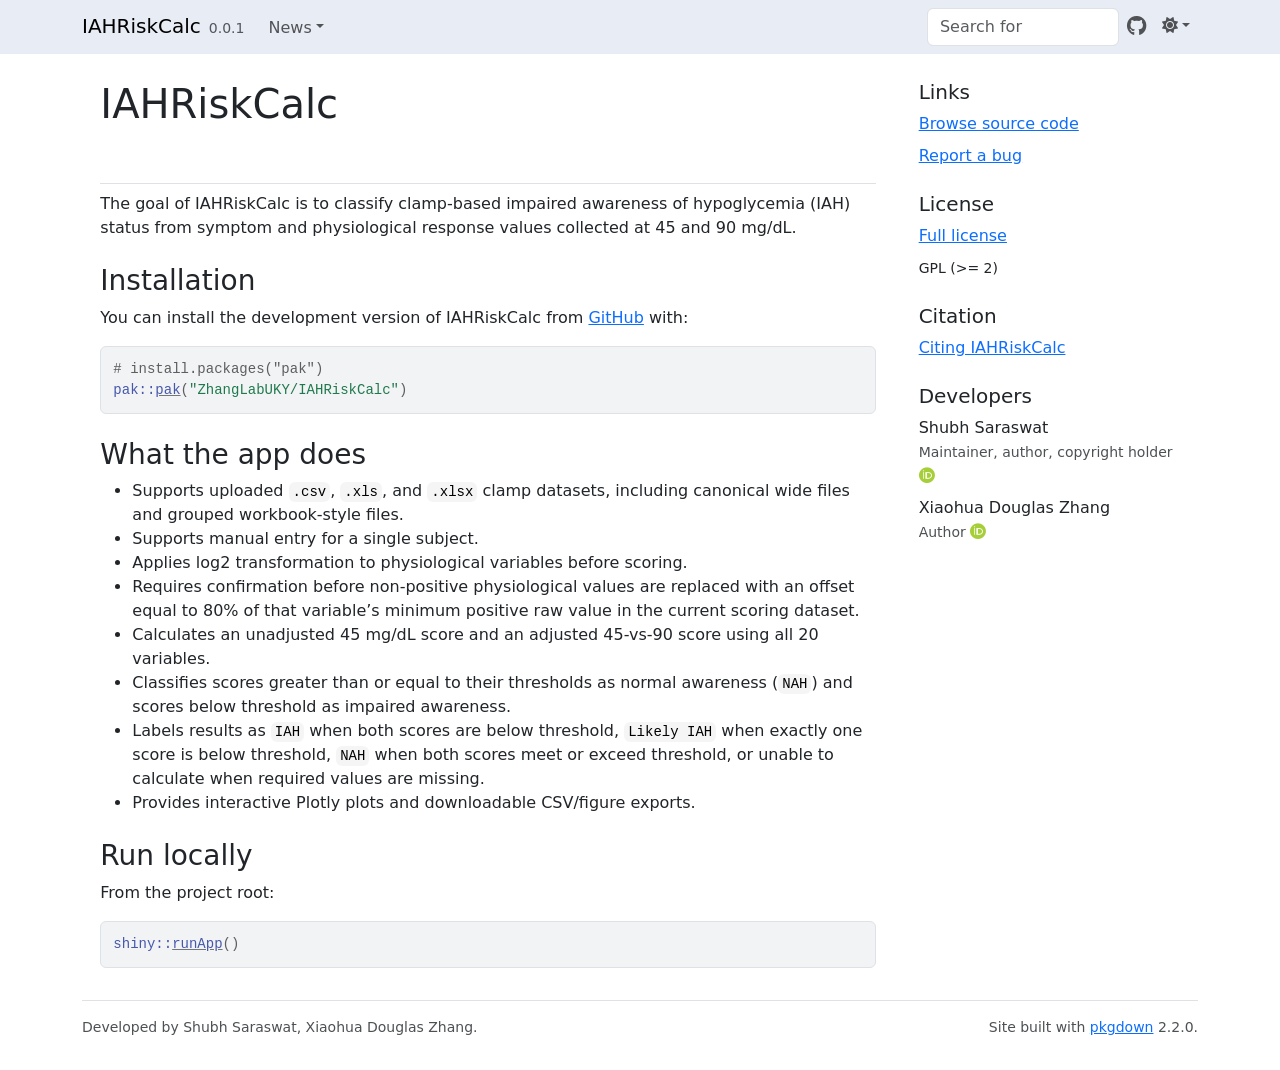
==== commit 3979f50c: "Deploying to gh-pages from @ ZhangLabUKY/IAHRiskCalc@5bc16b6147603b59cc629d4a589a0569ee616a53 🚀" ====
--- a/index.html
+++ b/index.html
@@ -11,8 +11,8 @@
 <script src="deps/bootstrap-5.3.8/bootstrap.bundle.min.js"></script><link href="deps/font-awesome-6.5.2/css/all.min.css" rel="stylesheet">
 <link href="deps/font-awesome-6.5.2/css/v4-shims.min.css" rel="stylesheet">
 <script src="deps/headroom-0.11.0/headroom.min.js"></script><script src="deps/headroom-0.11.0/jQuery.headroom.min.js"></script><script src="deps/bootstrap-toc-1.0.1/bootstrap-toc.min.js"></script><script src="deps/clipboard.js-2.0.11/clipboard.min.js"></script><script src="deps/search-1.0.0/autocomplete.jquery.min.js"></script><script src="deps/search-1.0.0/fuse.min.js"></script><script src="deps/search-1.0.0/mark.min.js"></script><!-- pkgdown --><script src="pkgdown.js"></script><meta property="og:title" content="Welcome to IAHRiskCalc">
-<meta name="description" content="Shiny application for calculating clamp-based impaired awareness of hypoglycemia risk scores from uploaded or manually entered physiological and symptom response data.">
-<meta property="og:description" content="Shiny application for calculating clamp-based impaired awareness of hypoglycemia risk scores from uploaded or manually entered physiological and symptom response data.">
+<meta name="description" content="Shiny application for classifying clamp-based impaired awareness of hypoglycemia status from uploaded or manually entered physiological and symptom response data.">
+<meta property="og:description" content="Shiny application for classifying clamp-based impaired awareness of hypoglycemia status from uploaded or manually entered physiological and symptom response data.">
 </head>
 <body>
     <a href="#main" class="visually-hidden-focusable">Skip to contents</a>
@@ -63,7 +63,7 @@
 </h1></div>
 <!-- badges: start -->
 
-<p>The goal of IAHRiskCalc is to calculate clamp-based impaired awareness of hypoglycemia (IAH) risk scores from symptom and physiological response values collected at 45 and 90 mg/dL.</p>
+<p>The goal of IAHRiskCalc is to classify clamp-based impaired awareness of hypoglycemia (IAH) status from symptom and physiological response values collected at 45 and 90 mg/dL.</p>
 <div class="section level2">
 <h2 id="installation">Installation<a class="anchor" aria-label="anchor" href="#installation"></a>
 </h2>
@@ -81,7 +81,8 @@
 <li>Applies log2 transformation to physiological variables before scoring.</li>
 <li>Requires confirmation before non-positive physiological values are replaced with an offset equal to 80% of that variable’s minimum positive raw value in the current scoring dataset.</li>
 <li>Calculates an unadjusted 45 mg/dL score and an adjusted 45-vs-90 score using all 20 variables.</li>
-<li>Labels results as <code>IAH</code>, <code>Likely IAH</code>, <code>NAH</code>, or unable to calculate when required values are missing.</li>
+<li>Classifies scores greater than or equal to their thresholds as normal awareness (<code>NAH</code>) and scores below threshold as impaired awareness.</li>
+<li>Labels results as <code>IAH</code> when both scores are below threshold, <code>Likely IAH</code> when exactly one score is below threshold, <code>NAH</code> when both scores meet or exceed threshold, or unable to calculate when required values are missing.</li>
 <li>Provides interactive Plotly plots and downloadable CSV/figure exports.</li>
 </ul>
 </div>
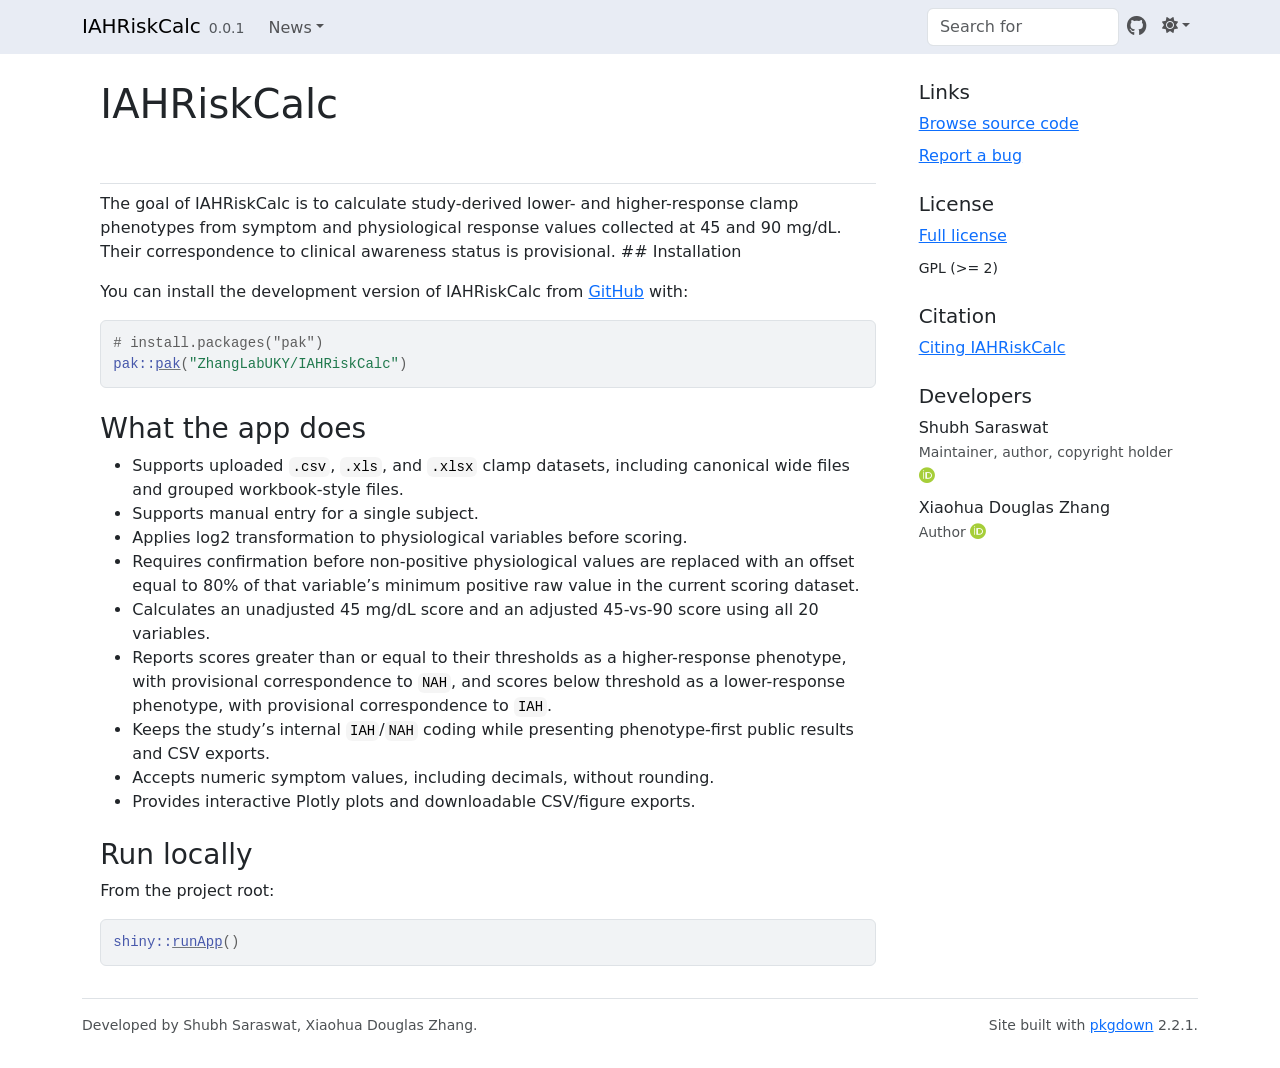
==== commit 16ee18c3: "Deploying to gh-pages from @ ZhangLabUKY/IAHRiskCalc@7bd5c4a021cb6f8254278bf3da6e3c2d98c8b4c0 🚀" ====
--- a/index.html
+++ b/index.html
@@ -11,8 +11,8 @@
 <script src="deps/bootstrap-5.3.8/bootstrap.bundle.min.js"></script><link href="deps/font-awesome-6.5.2/css/all.min.css" rel="stylesheet">
 <link href="deps/font-awesome-6.5.2/css/v4-shims.min.css" rel="stylesheet">
 <script src="deps/headroom-0.11.0/headroom.min.js"></script><script src="deps/headroom-0.11.0/jQuery.headroom.min.js"></script><script src="deps/bootstrap-toc-1.0.1/bootstrap-toc.min.js"></script><script src="deps/clipboard.js-2.0.11/clipboard.min.js"></script><script src="deps/search-1.0.0/autocomplete.jquery.min.js"></script><script src="deps/search-1.0.0/fuse.min.js"></script><script src="deps/search-1.0.0/mark.min.js"></script><!-- pkgdown --><script src="pkgdown.js"></script><meta property="og:title" content="Welcome to IAHRiskCalc">
-<meta name="description" content="Shiny application for classifying clamp-based impaired awareness of hypoglycemia status from uploaded or manually entered physiological and symptom response data.">
-<meta property="og:description" content="Shiny application for classifying clamp-based impaired awareness of hypoglycemia status from uploaded or manually entered physiological and symptom response data.">
+<meta name="description" content="Shiny application for calculating study-derived clamp-response phenotypes from uploaded or manually entered physiological and symptom response data, with provisional correspondence to clinical awareness status.">
+<meta property="og:description" content="Shiny application for calculating study-derived clamp-response phenotypes from uploaded or manually entered physiological and symptom response data, with provisional correspondence to clinical awareness status.">
 </head>
 <body>
     <a href="#main" class="visually-hidden-focusable">Skip to contents</a>
@@ -63,15 +63,11 @@
 </h1></div>
 <!-- badges: start -->
 
-<p>The goal of IAHRiskCalc is to classify clamp-based impaired awareness of hypoglycemia (IAH) status from symptom and physiological response values collected at 45 and 90 mg/dL.</p>
-<div class="section level2">
-<h2 id="installation">Installation<a class="anchor" aria-label="anchor" href="#installation"></a>
-</h2>
+<p>The goal of IAHRiskCalc is to calculate study-derived lower- and higher-response clamp phenotypes from symptom and physiological response values collected at 45 and 90 mg/dL. Their correspondence to clinical awareness status is provisional. ## Installation</p>
 <p>You can install the development version of IAHRiskCalc from <a href="https://github.com/ZhangLabUKY/IAHRiskCalc" class="external-link">GitHub</a> with:</p>
 <div class="sourceCode" id="cb1"><pre class="downlit sourceCode r">
 <code class="sourceCode R"><span><span class="co"># install.packages("pak")</span></span>
 <span><span class="fu">pak</span><span class="fu">::</span><span class="fu"><a href="https://pak.r-lib.org/reference/pak.html" class="external-link">pak</a></span><span class="op">(</span><span class="st">"ZhangLabUKY/IAHRiskCalc"</span><span class="op">)</span></span></code></pre></div>
-</div>
 <div class="section level2">
 <h2 id="what-the-app-does">What the app does<a class="anchor" aria-label="anchor" href="#what-the-app-does"></a>
 </h2>
@@ -81,8 +77,9 @@
 <li>Applies log2 transformation to physiological variables before scoring.</li>
 <li>Requires confirmation before non-positive physiological values are replaced with an offset equal to 80% of that variable’s minimum positive raw value in the current scoring dataset.</li>
 <li>Calculates an unadjusted 45 mg/dL score and an adjusted 45-vs-90 score using all 20 variables.</li>
-<li>Classifies scores greater than or equal to their thresholds as normal awareness (<code>NAH</code>) and scores below threshold as impaired awareness.</li>
-<li>Labels results as <code>IAH</code> when both scores are below threshold, <code>Likely IAH</code> when exactly one score is below threshold, <code>NAH</code> when both scores meet or exceed threshold, or unable to calculate when required values are missing.</li>
+<li>Reports scores greater than or equal to their thresholds as a higher-response phenotype, with provisional correspondence to <code>NAH</code>, and scores below threshold as a lower-response phenotype, with provisional correspondence to <code>IAH</code>.</li>
+<li>Keeps the study’s internal <code>IAH</code>/<code>NAH</code> coding while presenting phenotype-first public results and CSV exports.</li>
+<li>Accepts numeric symptom values, including decimals, without rounding.</li>
 <li>Provides interactive Plotly plots and downloadable CSV/figure exports.</li>
 </ul>
 </div>
@@ -137,7 +134,7 @@
 </div>
 
 <div class="pkgdown-footer-right">
-  <p>Site built with <a href="https://pkgdown.r-lib.org/" class="external-link">pkgdown</a> 2.2.0.</p>
+  <p>Site built with <a href="https://pkgdown.r-lib.org/" class="external-link">pkgdown</a> 2.2.1.</p>
 </div>
 
     </footer>
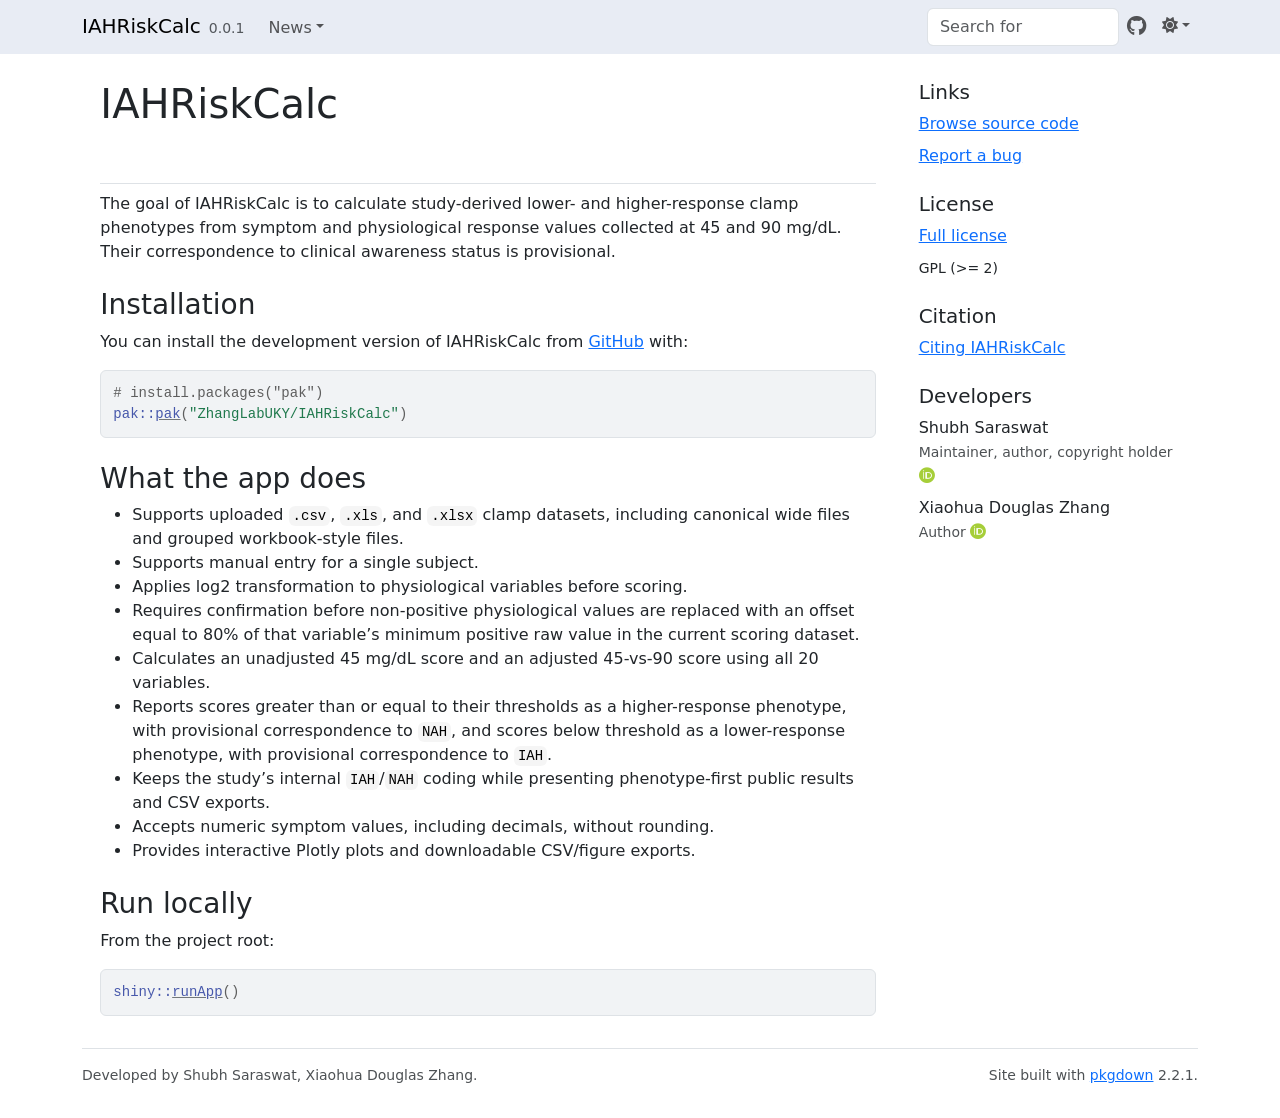
==== commit b76ca3a9: "Deploying to gh-pages from @ ZhangLabUKY/IAHRiskCalc@3c004904a8e15f1abe047fe72f974716956dd0a3 🚀" ====
--- a/index.html
+++ b/index.html
@@ -63,11 +63,15 @@
 </h1></div>
 <!-- badges: start -->
 
-<p>The goal of IAHRiskCalc is to calculate study-derived lower- and higher-response clamp phenotypes from symptom and physiological response values collected at 45 and 90 mg/dL. Their correspondence to clinical awareness status is provisional. ## Installation</p>
+<p>The goal of IAHRiskCalc is to calculate study-derived lower- and higher-response clamp phenotypes from symptom and physiological response values collected at 45 and 90 mg/dL. Their correspondence to clinical awareness status is provisional.</p>
+<div class="section level2">
+<h2 id="installation">Installation<a class="anchor" aria-label="anchor" href="#installation"></a>
+</h2>
 <p>You can install the development version of IAHRiskCalc from <a href="https://github.com/ZhangLabUKY/IAHRiskCalc" class="external-link">GitHub</a> with:</p>
 <div class="sourceCode" id="cb1"><pre class="downlit sourceCode r">
 <code class="sourceCode R"><span><span class="co"># install.packages("pak")</span></span>
 <span><span class="fu">pak</span><span class="fu">::</span><span class="fu"><a href="https://pak.r-lib.org/reference/pak.html" class="external-link">pak</a></span><span class="op">(</span><span class="st">"ZhangLabUKY/IAHRiskCalc"</span><span class="op">)</span></span></code></pre></div>
+</div>
 <div class="section level2">
 <h2 id="what-the-app-does">What the app does<a class="anchor" aria-label="anchor" href="#what-the-app-does"></a>
 </h2>
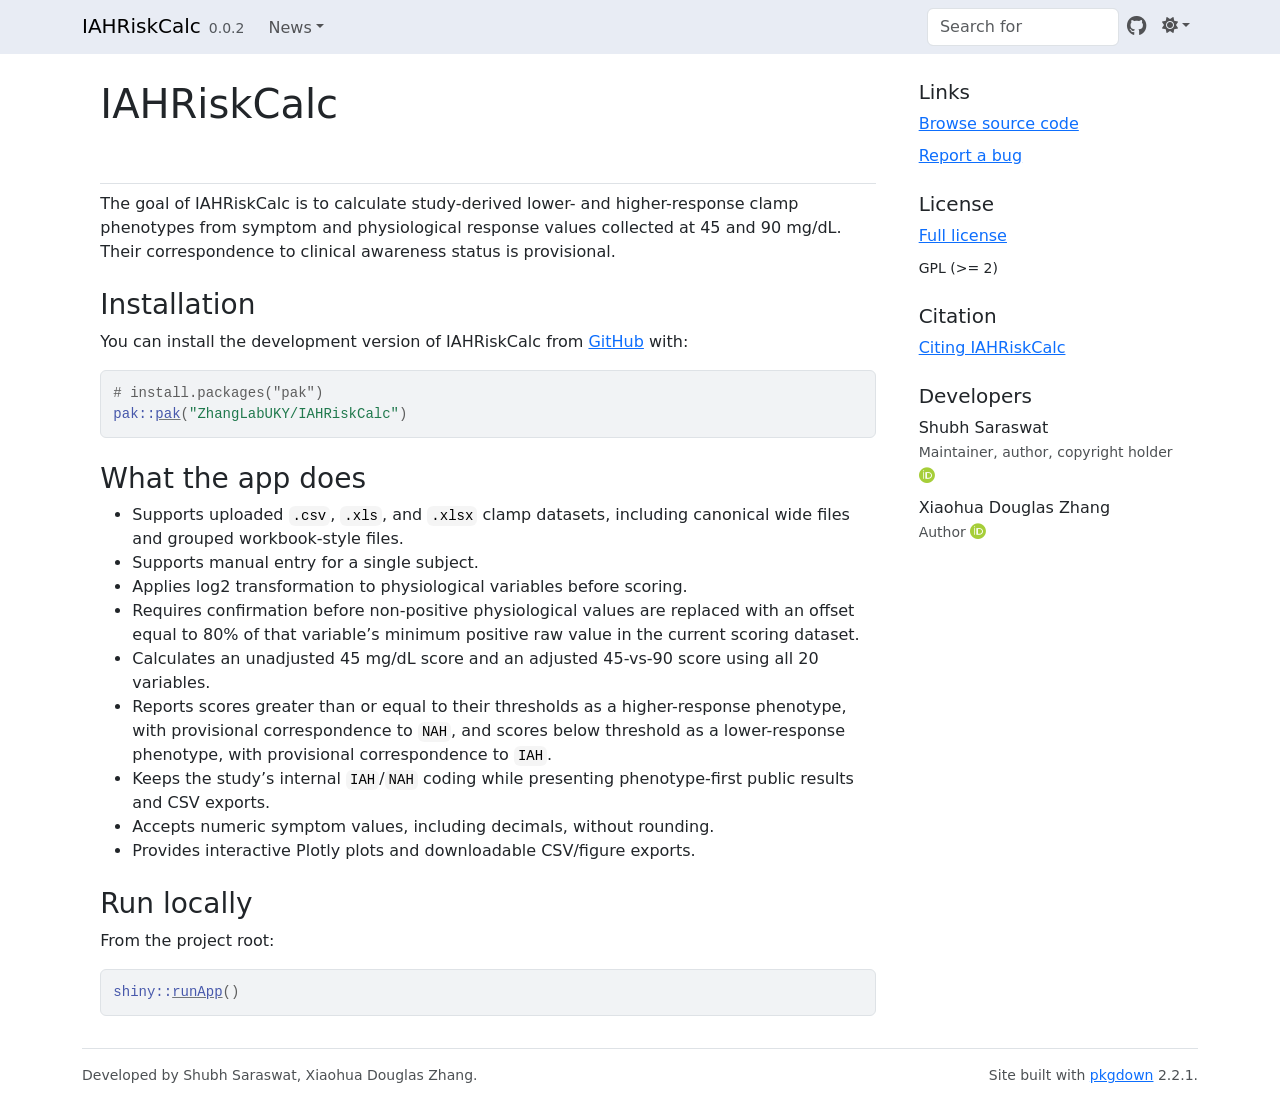
==== commit aeffea17: "Deploying to gh-pages from @ ZhangLabUKY/IAHRiskCalc@9bb24a4febf56ba37e023815daa2d082d6099e9e 🚀" ====
--- a/index.html
+++ b/index.html
@@ -5,12 +5,12 @@
 <meta charset="utf-8">
 <meta http-equiv="X-UA-Compatible" content="IE=edge">
 <meta name="viewport" content="width=device-width, initial-scale=1, shrink-to-fit=no">
-<title>Welcome to IAHRiskCalc • IAHRiskCalc</title>
+<title>Clamp Response Phenotype Calculator • IAHRiskCalc</title>
 <script src="lightswitch.js"></script><script src="deps/jquery-3.6.0/jquery-3.6.0.min.js"></script><meta name="viewport" content="width=device-width, initial-scale=1, shrink-to-fit=no">
 <link href="deps/bootstrap-5.3.8/bootstrap.min.css" rel="stylesheet">
 <script src="deps/bootstrap-5.3.8/bootstrap.bundle.min.js"></script><link href="deps/font-awesome-6.5.2/css/all.min.css" rel="stylesheet">
 <link href="deps/font-awesome-6.5.2/css/v4-shims.min.css" rel="stylesheet">
-<script src="deps/headroom-0.11.0/headroom.min.js"></script><script src="deps/headroom-0.11.0/jQuery.headroom.min.js"></script><script src="deps/bootstrap-toc-1.0.1/bootstrap-toc.min.js"></script><script src="deps/clipboard.js-2.0.11/clipboard.min.js"></script><script src="deps/search-1.0.0/autocomplete.jquery.min.js"></script><script src="deps/search-1.0.0/fuse.min.js"></script><script src="deps/search-1.0.0/mark.min.js"></script><!-- pkgdown --><script src="pkgdown.js"></script><meta property="og:title" content="Welcome to IAHRiskCalc">
+<script src="deps/headroom-0.11.0/headroom.min.js"></script><script src="deps/headroom-0.11.0/jQuery.headroom.min.js"></script><script src="deps/bootstrap-toc-1.0.1/bootstrap-toc.min.js"></script><script src="deps/clipboard.js-2.0.11/clipboard.min.js"></script><script src="deps/search-1.0.0/autocomplete.jquery.min.js"></script><script src="deps/search-1.0.0/fuse.min.js"></script><script src="deps/search-1.0.0/mark.min.js"></script><!-- pkgdown --><script src="pkgdown.js"></script><meta property="og:title" content="Clamp Response Phenotype Calculator">
 <meta name="description" content="Shiny application for calculating study-derived clamp-response phenotypes from uploaded or manually entered physiological and symptom response data, with provisional correspondence to clinical awareness status.">
 <meta property="og:description" content="Shiny application for calculating study-derived clamp-response phenotypes from uploaded or manually entered physiological and symptom response data, with provisional correspondence to clinical awareness status.">
 </head>
@@ -22,7 +22,7 @@
 
     <a class="navbar-brand me-2" href="index.html">IAHRiskCalc</a>
 
-    <small class="nav-text text-muted me-auto" data-bs-toggle="tooltip" data-bs-placement="bottom" title="Released version">0.0.1</small>
+    <small class="nav-text text-muted me-auto" data-bs-toggle="tooltip" data-bs-placement="bottom" title="Released version">0.0.2</small>
 
 
     <button class="navbar-toggler" type="button" data-bs-toggle="collapse" data-bs-target="#navbar" aria-controls="navbar" aria-expanded="false" aria-label="Toggle navigation">
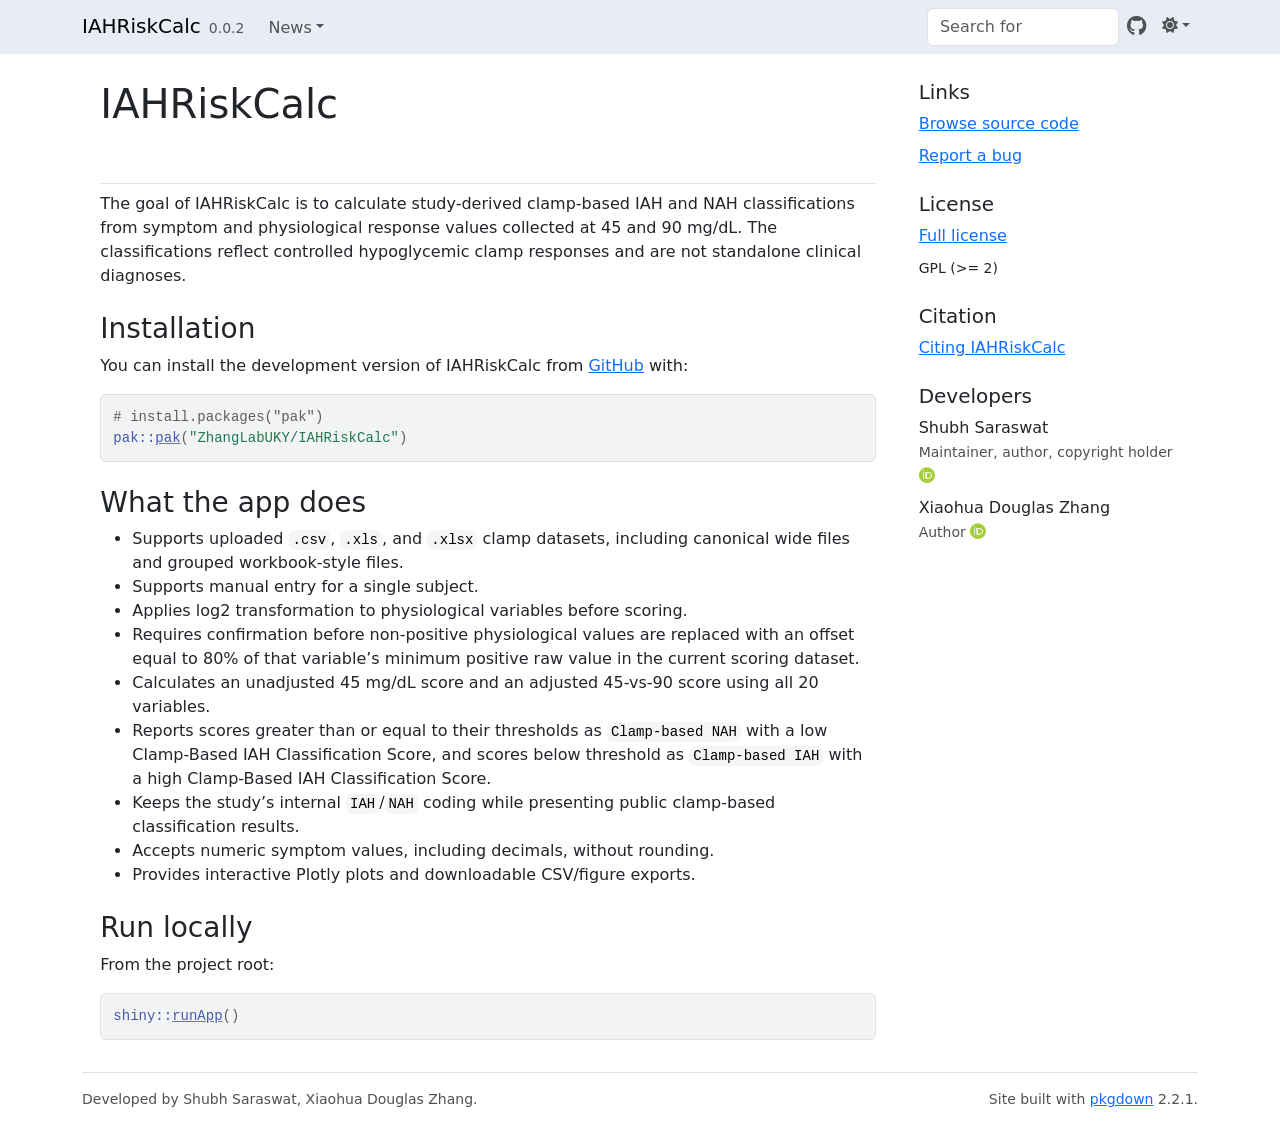
==== commit f051be52: "Deploying to gh-pages from @ ZhangLabUKY/IAHRiskCalc@ee92e5ad29768887bf9971eebeb84ce7d8715376 🚀" ====
--- a/index.html
+++ b/index.html
@@ -5,14 +5,14 @@
 <meta charset="utf-8">
 <meta http-equiv="X-UA-Compatible" content="IE=edge">
 <meta name="viewport" content="width=device-width, initial-scale=1, shrink-to-fit=no">
-<title>Clamp Response Phenotype Calculator • IAHRiskCalc</title>
+<title>Clamp-Based IAH Classification Calculator • IAHRiskCalc</title>
 <script src="lightswitch.js"></script><script src="deps/jquery-3.6.0/jquery-3.6.0.min.js"></script><meta name="viewport" content="width=device-width, initial-scale=1, shrink-to-fit=no">
 <link href="deps/bootstrap-5.3.8/bootstrap.min.css" rel="stylesheet">
 <script src="deps/bootstrap-5.3.8/bootstrap.bundle.min.js"></script><link href="deps/font-awesome-6.5.2/css/all.min.css" rel="stylesheet">
 <link href="deps/font-awesome-6.5.2/css/v4-shims.min.css" rel="stylesheet">
-<script src="deps/headroom-0.11.0/headroom.min.js"></script><script src="deps/headroom-0.11.0/jQuery.headroom.min.js"></script><script src="deps/bootstrap-toc-1.0.1/bootstrap-toc.min.js"></script><script src="deps/clipboard.js-2.0.11/clipboard.min.js"></script><script src="deps/search-1.0.0/autocomplete.jquery.min.js"></script><script src="deps/search-1.0.0/fuse.min.js"></script><script src="deps/search-1.0.0/mark.min.js"></script><!-- pkgdown --><script src="pkgdown.js"></script><meta property="og:title" content="Clamp Response Phenotype Calculator">
-<meta name="description" content="Shiny application for calculating study-derived clamp-response phenotypes from uploaded or manually entered physiological and symptom response data, with provisional correspondence to clinical awareness status.">
-<meta property="og:description" content="Shiny application for calculating study-derived clamp-response phenotypes from uploaded or manually entered physiological and symptom response data, with provisional correspondence to clinical awareness status.">
+<script src="deps/headroom-0.11.0/headroom.min.js"></script><script src="deps/headroom-0.11.0/jQuery.headroom.min.js"></script><script src="deps/bootstrap-toc-1.0.1/bootstrap-toc.min.js"></script><script src="deps/clipboard.js-2.0.11/clipboard.min.js"></script><script src="deps/search-1.0.0/autocomplete.jquery.min.js"></script><script src="deps/search-1.0.0/fuse.min.js"></script><script src="deps/search-1.0.0/mark.min.js"></script><!-- pkgdown --><script src="pkgdown.js"></script><meta property="og:title" content="Clamp-Based IAH Classification Calculator">
+<meta name="description" content="Shiny application for calculating study-derived, clamp-based IAH and NAH classifications from uploaded or manually entered physiological and symptom response data. Classifications reflect controlled hypoglycemic clamp responses and are not standalone clinical diagnoses.">
+<meta property="og:description" content="Shiny application for calculating study-derived, clamp-based IAH and NAH classifications from uploaded or manually entered physiological and symptom response data. Classifications reflect controlled hypoglycemic clamp responses and are not standalone clinical diagnoses.">
 </head>
 <body>
     <a href="#main" class="visually-hidden-focusable">Skip to contents</a>
@@ -63,7 +63,7 @@
 </h1></div>
 <!-- badges: start -->
 
-<p>The goal of IAHRiskCalc is to calculate study-derived lower- and higher-response clamp phenotypes from symptom and physiological response values collected at 45 and 90 mg/dL. Their correspondence to clinical awareness status is provisional.</p>
+<p>The goal of IAHRiskCalc is to calculate study-derived clamp-based IAH and NAH classifications from symptom and physiological response values collected at 45 and 90 mg/dL. The classifications reflect controlled hypoglycemic clamp responses and are not standalone clinical diagnoses.</p>
 <div class="section level2">
 <h2 id="installation">Installation<a class="anchor" aria-label="anchor" href="#installation"></a>
 </h2>
@@ -81,8 +81,8 @@
 <li>Applies log2 transformation to physiological variables before scoring.</li>
 <li>Requires confirmation before non-positive physiological values are replaced with an offset equal to 80% of that variable’s minimum positive raw value in the current scoring dataset.</li>
 <li>Calculates an unadjusted 45 mg/dL score and an adjusted 45-vs-90 score using all 20 variables.</li>
-<li>Reports scores greater than or equal to their thresholds as a higher-response phenotype, with provisional correspondence to <code>NAH</code>, and scores below threshold as a lower-response phenotype, with provisional correspondence to <code>IAH</code>.</li>
-<li>Keeps the study’s internal <code>IAH</code>/<code>NAH</code> coding while presenting phenotype-first public results and CSV exports.</li>
+<li>Reports scores greater than or equal to their thresholds as <code>Clamp-based NAH</code> with a low Clamp-Based IAH Classification Score, and scores below threshold as <code>Clamp-based IAH</code> with a high Clamp-Based IAH Classification Score.</li>
+<li>Keeps the study’s internal <code>IAH</code>/<code>NAH</code> coding while presenting public clamp-based classification results.</li>
 <li>Accepts numeric symptom values, including decimals, without rounding.</li>
 <li>Provides interactive Plotly plots and downloadable CSV/figure exports.</li>
 </ul>
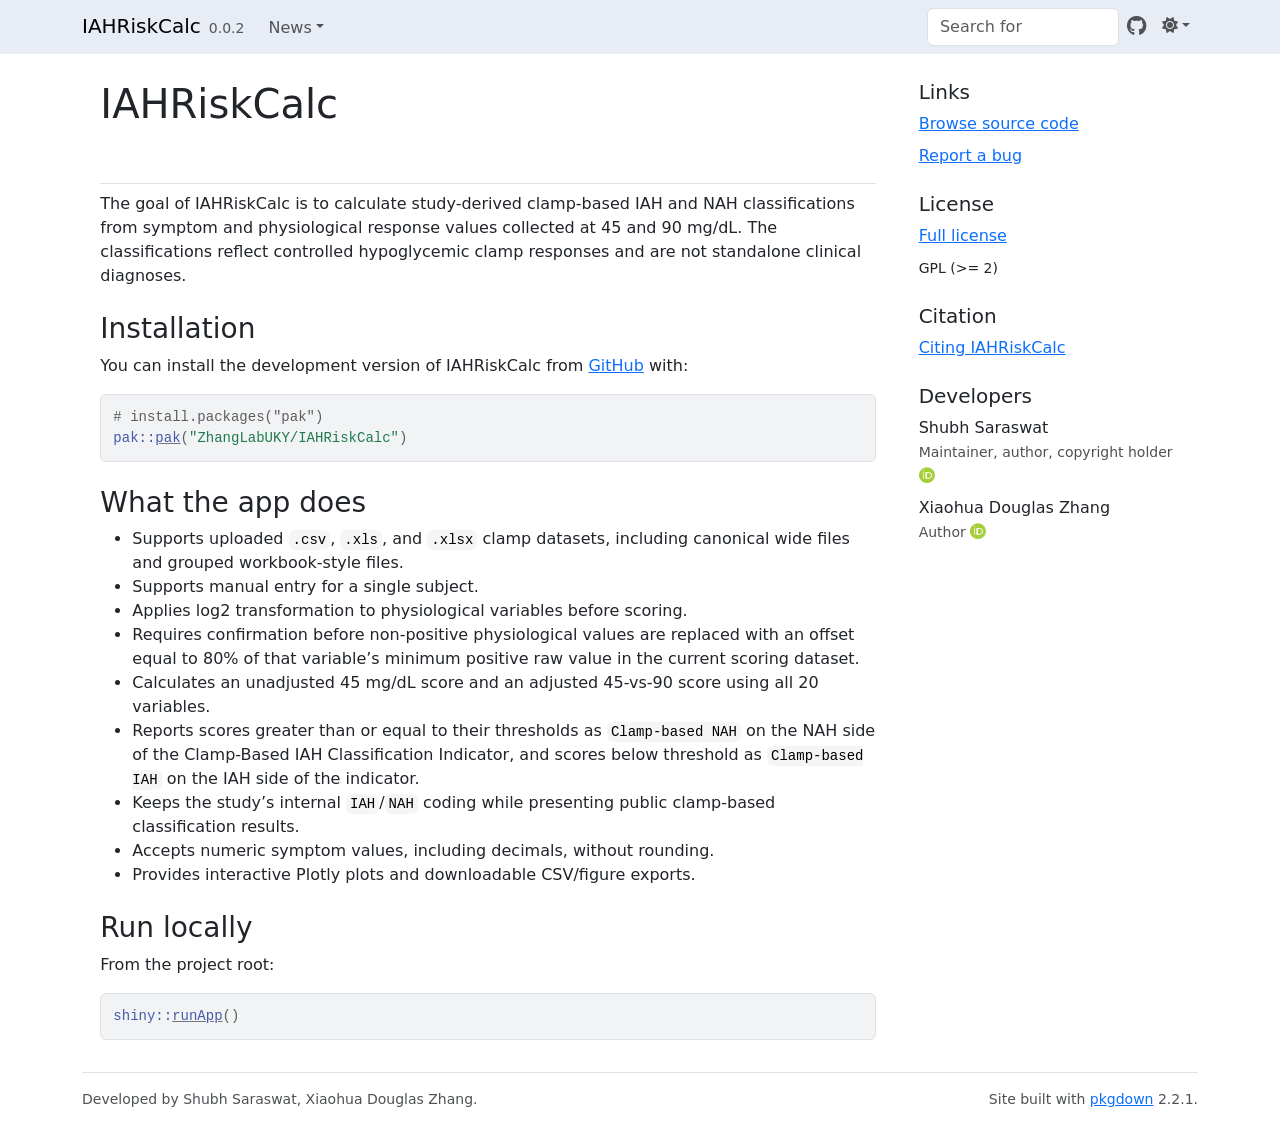
==== commit 0ff83c28: "Deploying to gh-pages from @ ZhangLabUKY/IAHRiskCalc@323cb7bf25cd281642e26ff67d4e16603bf81a8f 🚀" ====
--- a/index.html
+++ b/index.html
@@ -81,7 +81,7 @@
 <li>Applies log2 transformation to physiological variables before scoring.</li>
 <li>Requires confirmation before non-positive physiological values are replaced with an offset equal to 80% of that variable’s minimum positive raw value in the current scoring dataset.</li>
 <li>Calculates an unadjusted 45 mg/dL score and an adjusted 45-vs-90 score using all 20 variables.</li>
-<li>Reports scores greater than or equal to their thresholds as <code>Clamp-based NAH</code> with a low Clamp-Based IAH Classification Score, and scores below threshold as <code>Clamp-based IAH</code> with a high Clamp-Based IAH Classification Score.</li>
+<li>Reports scores greater than or equal to their thresholds as <code>Clamp-based NAH</code> on the NAH side of the Clamp-Based IAH Classification Indicator, and scores below threshold as <code>Clamp-based IAH</code> on the IAH side of the indicator.</li>
 <li>Keeps the study’s internal <code>IAH</code>/<code>NAH</code> coding while presenting public clamp-based classification results.</li>
 <li>Accepts numeric symptom values, including decimals, without rounding.</li>
 <li>Provides interactive Plotly plots and downloadable CSV/figure exports.</li>
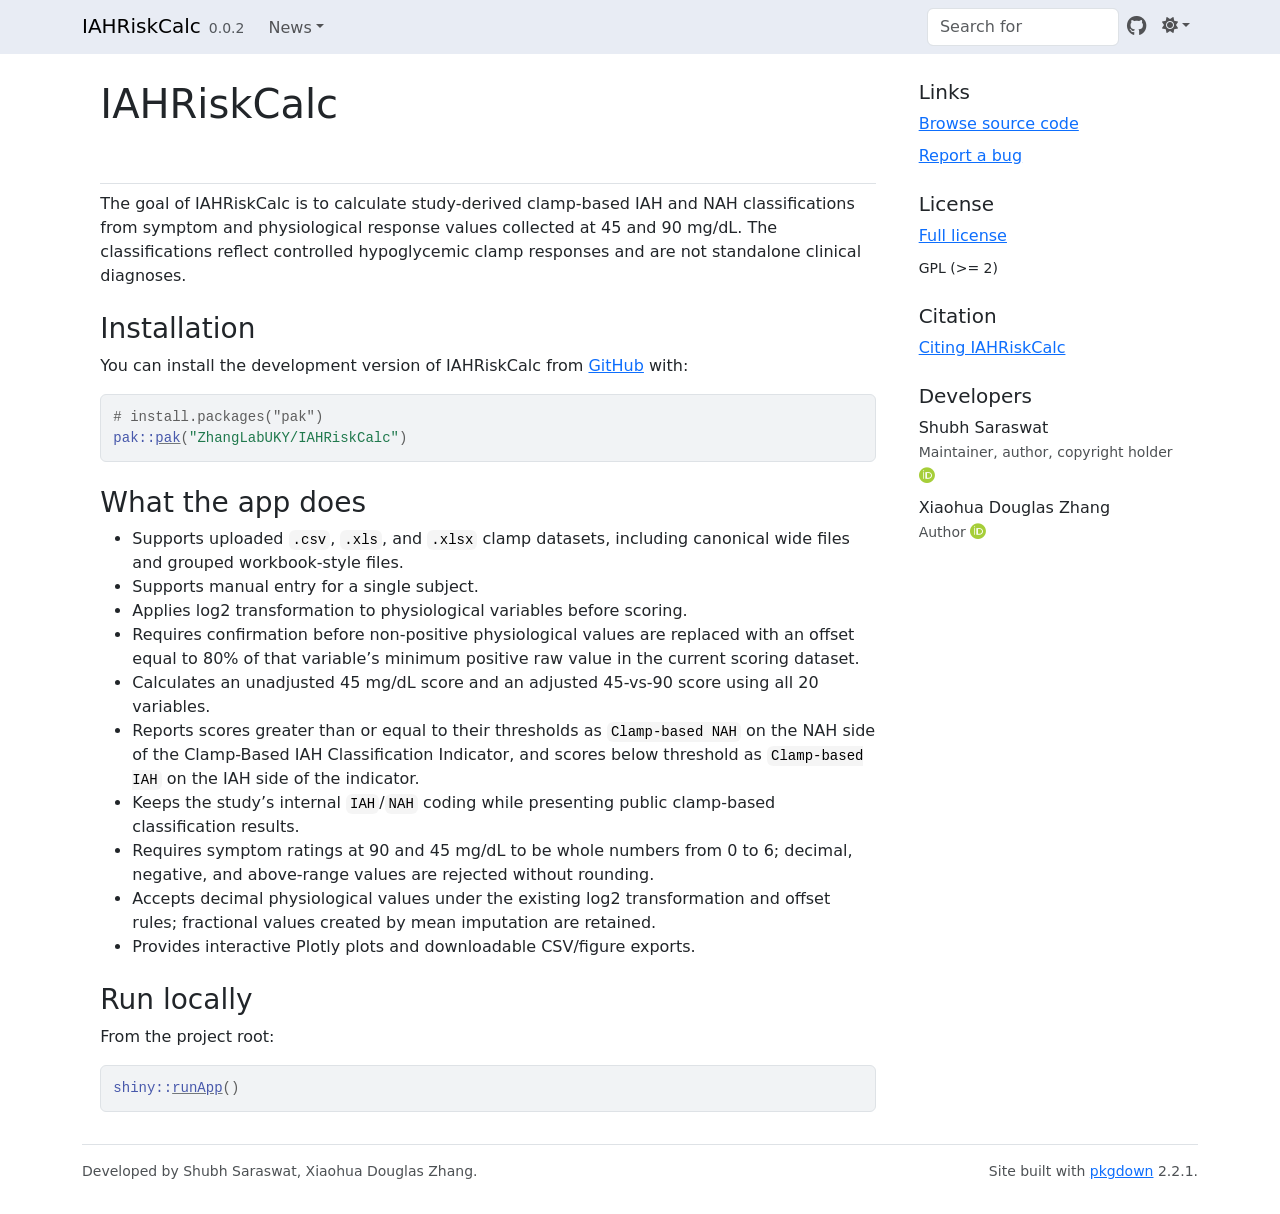
==== commit a5eb36f5: "Deploying to gh-pages from @ ZhangLabUKY/IAHRiskCalc@b5c4fb0d469d951bbd75caab77d9ca416924fba5 🚀" ====
--- a/index.html
+++ b/index.html
@@ -83,7 +83,8 @@
 <li>Calculates an unadjusted 45 mg/dL score and an adjusted 45-vs-90 score using all 20 variables.</li>
 <li>Reports scores greater than or equal to their thresholds as <code>Clamp-based NAH</code> on the NAH side of the Clamp-Based IAH Classification Indicator, and scores below threshold as <code>Clamp-based IAH</code> on the IAH side of the indicator.</li>
 <li>Keeps the study’s internal <code>IAH</code>/<code>NAH</code> coding while presenting public clamp-based classification results.</li>
-<li>Accepts numeric symptom values, including decimals, without rounding.</li>
+<li>Requires symptom ratings at 90 and 45 mg/dL to be whole numbers from 0 to 6; decimal, negative, and above-range values are rejected without rounding.</li>
+<li>Accepts decimal physiological values under the existing log2 transformation and offset rules; fractional values created by mean imputation are retained.</li>
 <li>Provides interactive Plotly plots and downloadable CSV/figure exports.</li>
 </ul>
 </div>
